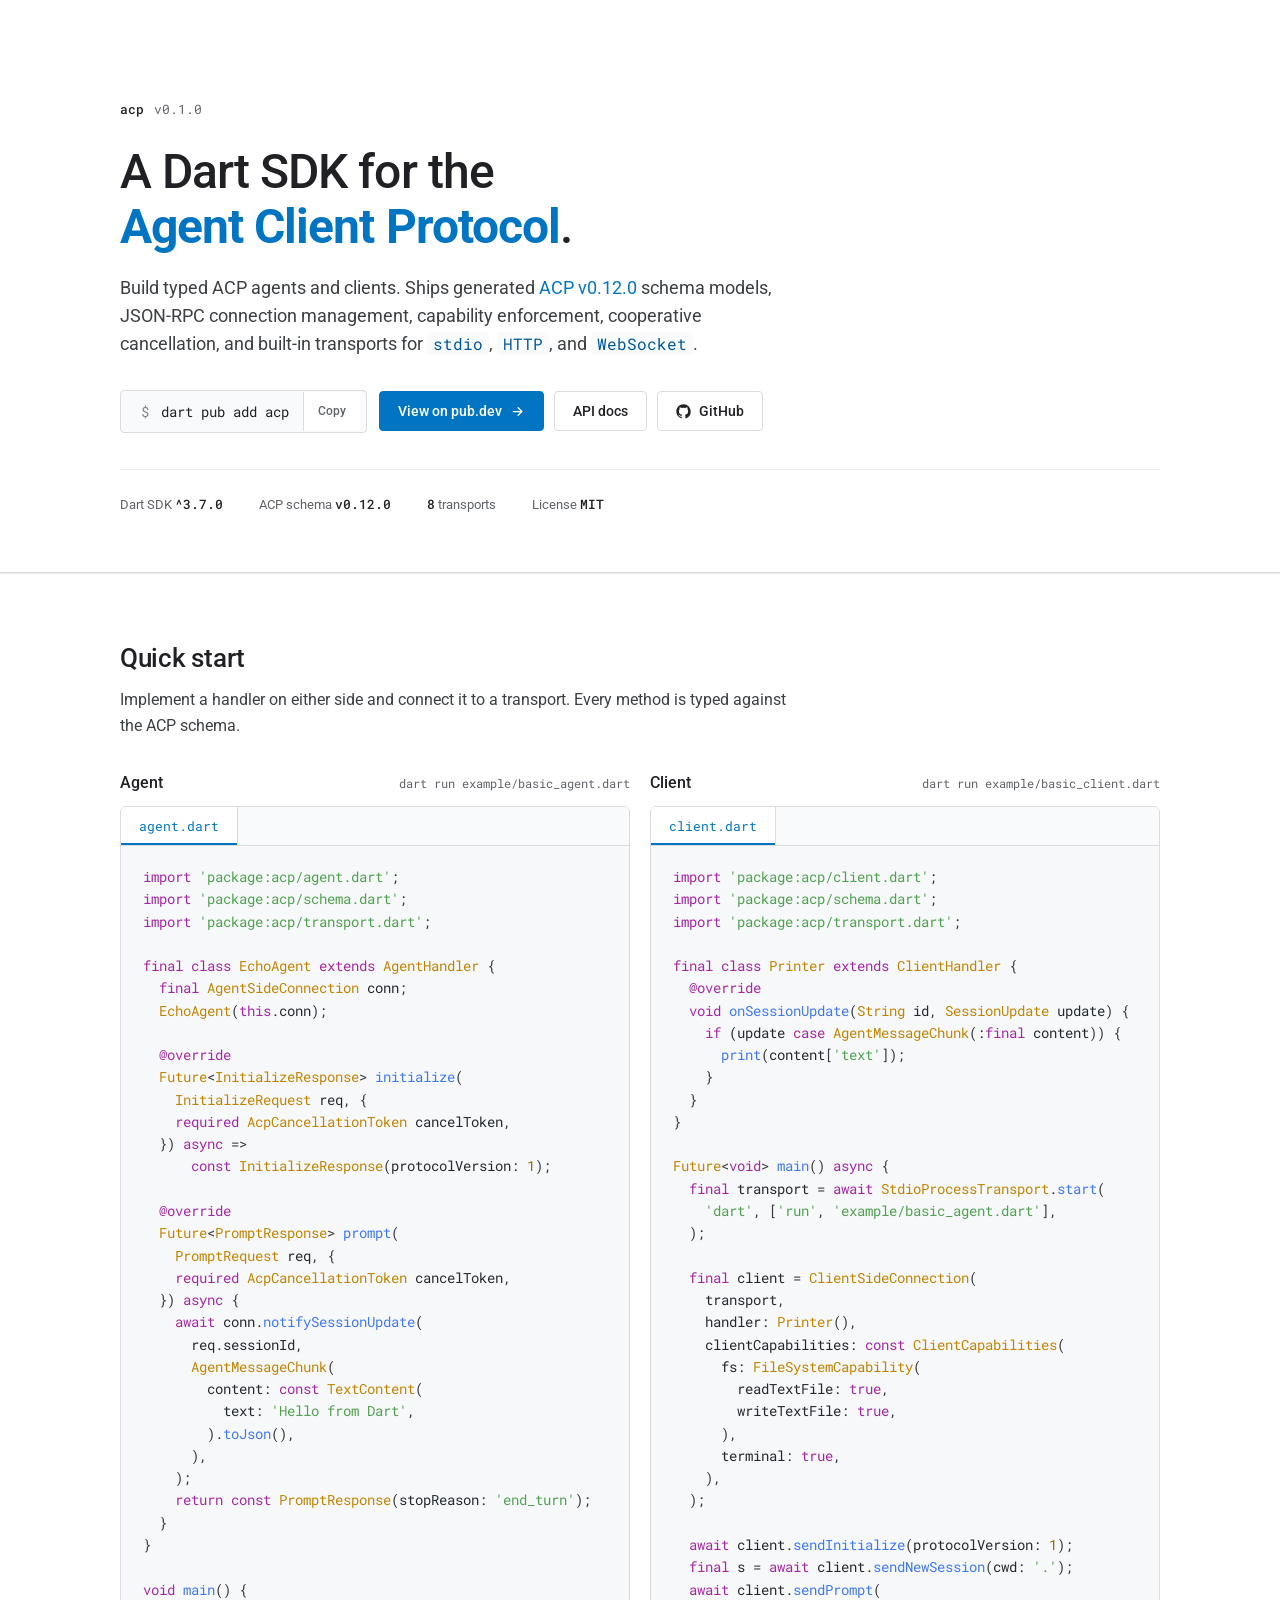
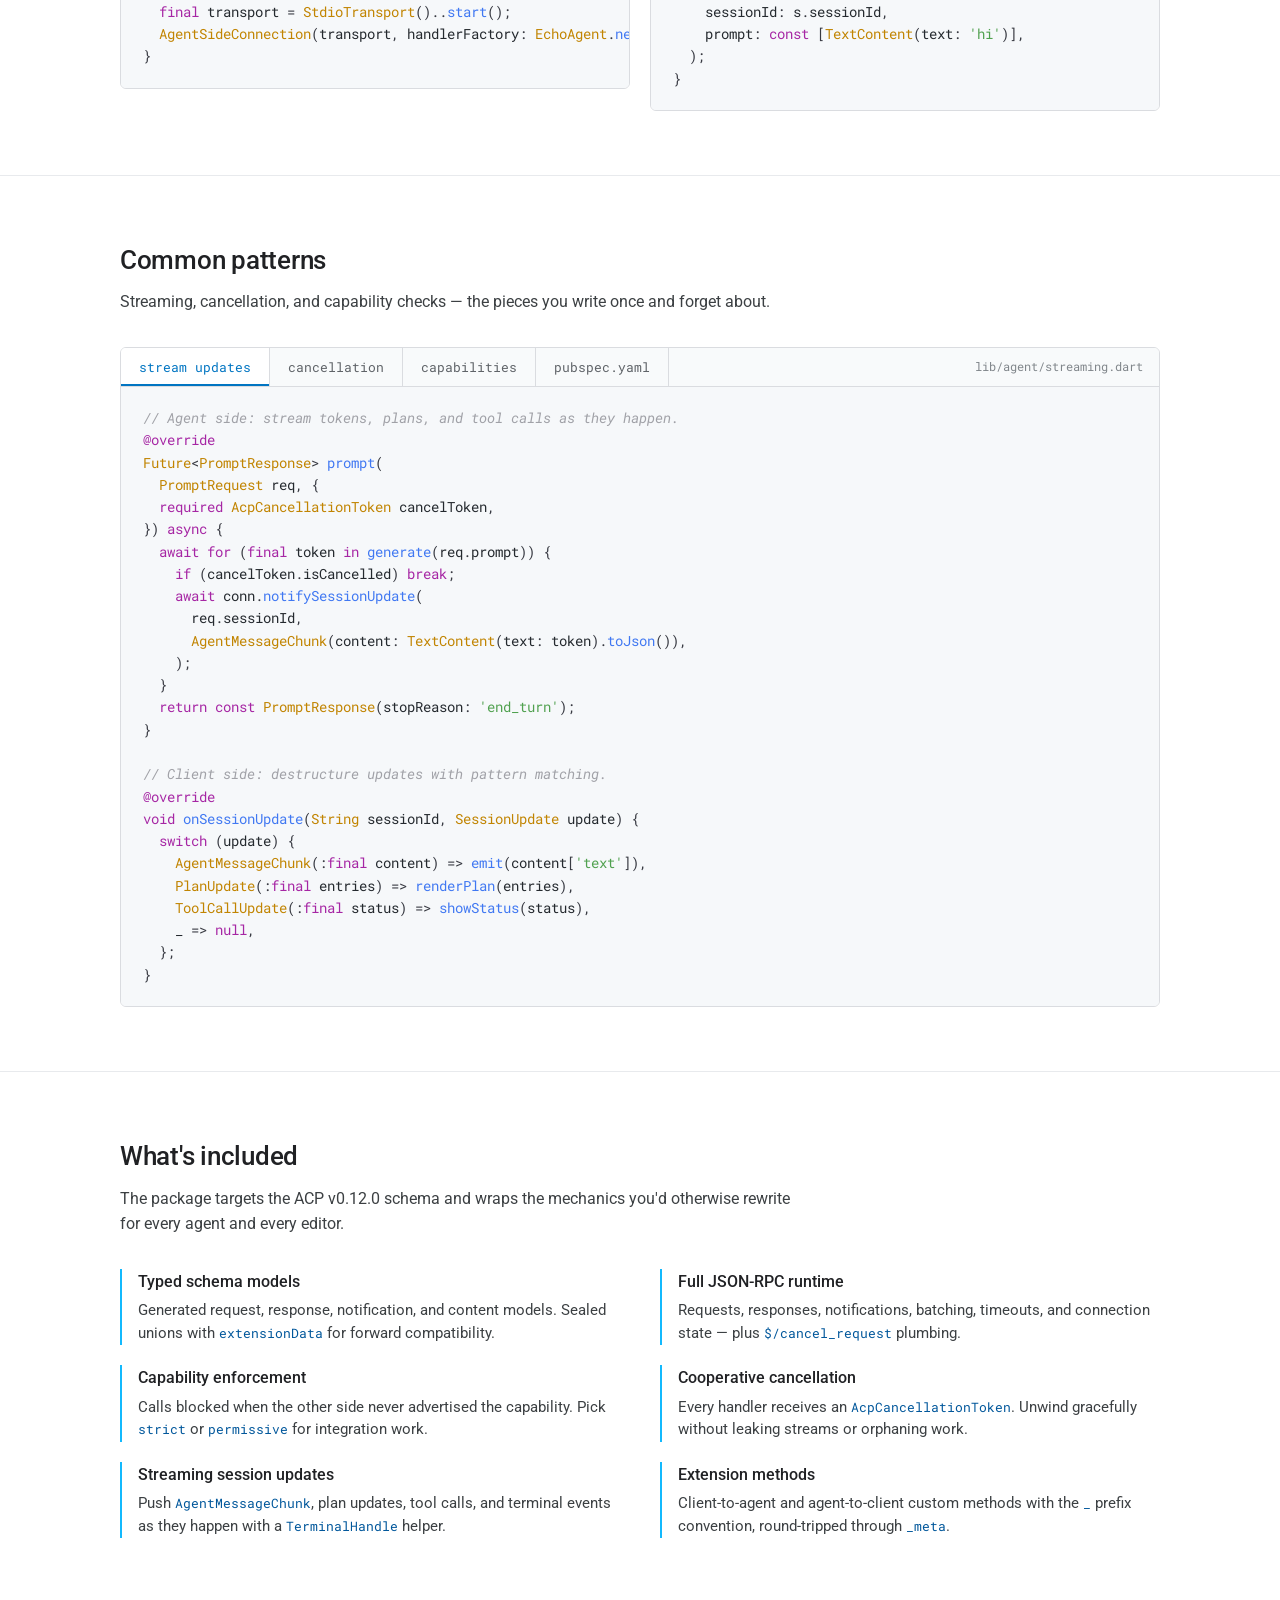
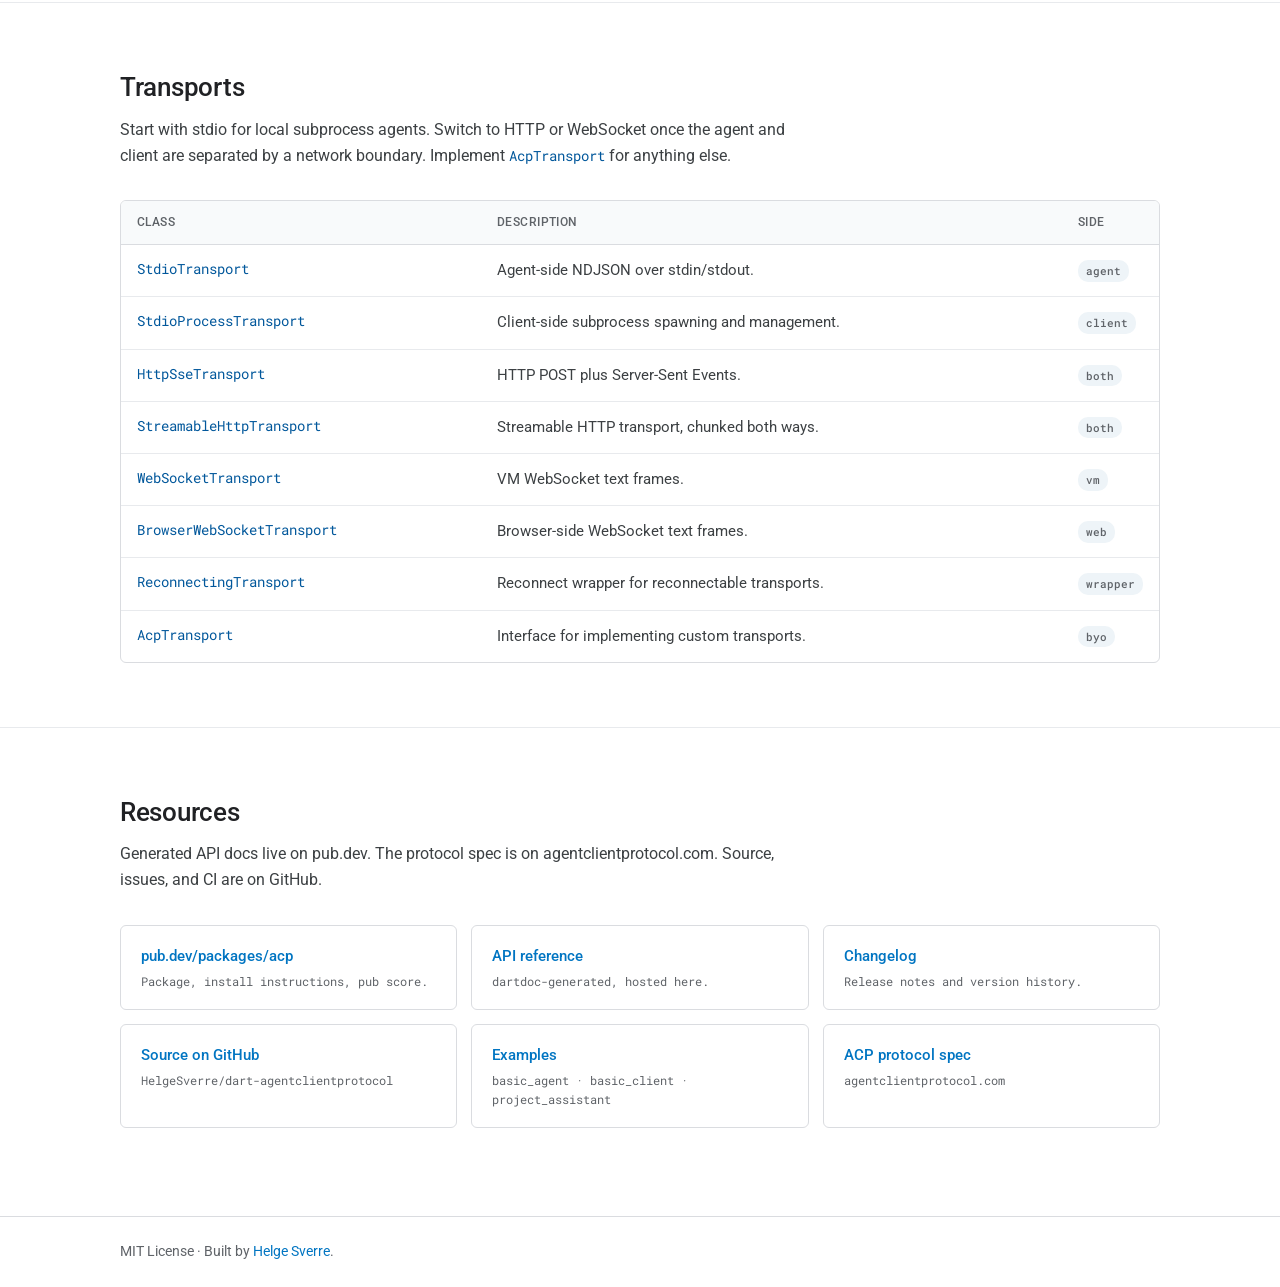
==== website/index.html @ 1de0dea9 "Add Vercel-hosted landing page and API docs workflow Publishes website/index.html as the landing pag" ====
<!doctype html>
<html lang="en">
  <head>
    <meta charset="utf-8" />
    <meta name="viewport" content="width=device-width, initial-scale=1" />
    <title>acp | Dart SDK for the Agent Client Protocol</title>
    <meta
      name="description"
      content="A Dart SDK for the Agent Client Protocol. Build typed ACP agents and clients with JSON-RPC, capability checks, cancellation, and built-in transports."
    />
    <link rel="preconnect" href="https://fonts.googleapis.com" />
    <link rel="preconnect" href="https://fonts.gstatic.com" crossorigin />
    <link
      href="https://fonts.googleapis.com/css2?family=Roboto:wght@400;500;700&family=Roboto+Mono:wght@400;500;600&display=swap"
      rel="stylesheet"
    />
    <style>
      :root {
        color-scheme: light;
        --bg: #ffffff;
        --surface: #f8fafb;
        --surface-2: #eef4f8;
        --text: #202124;
        --text-soft: #3c4043;
        --muted: #5f6368;
        --muted-2: #80868b;
        --line: #dadce0;
        --line-soft: #e8eaed;
        --dart: #0175c2;
        --dart-hover: #01579b;
        --dart-light: #13b9fd;
        --dart-bg: #e3f2fd;
        --code-bg: #f6f8fa;
        --code-text: #24292e;

        --font-ui:
          "Roboto", -apple-system, BlinkMacSystemFont, "Segoe UI", Helvetica,
          Arial, sans-serif;
        --font-mono: "Roboto Mono", "SF Mono", Menlo, Consolas, monospace;
      }

      * {
        box-sizing: border-box;
      }

      html {
        scroll-behavior: smooth;
      }

      body {
        margin: 0;
        background: var(--bg);
        color: var(--text);
        font-family: var(--font-ui);
        font-size: 16px;
        line-height: 1.6;
        -webkit-font-smoothing: antialiased;
      }

      a {
        color: var(--dart);
        text-decoration: none;
      }

      a:hover {
        text-decoration: underline;
      }

      img {
        max-width: 100%;
        height: auto;
      }

      .wrap {
        width: min(1040px, calc(100% - 32px));
        margin: 0 auto;
      }

      /* ---------- Hero ---------- */
      .hero {
        padding: 96px 0 56px;
        border-bottom: 1px solid var(--line);
        background: var(--bg);
      }

      .hero-tag {
        display: inline-flex;
        align-items: baseline;
        gap: 10px;
        margin: 0 0 24px;
        color: var(--muted);
        font-family: var(--font-mono);
        font-size: 13px;
      }

      .hero-tag b {
        color: var(--text);
        font-weight: 500;
      }

      h1 {
        margin: 0;
        font-size: clamp(36px, 5vw, 48px);
        font-weight: 500;
        line-height: 1.15;
        letter-spacing: -0.02em;
        max-width: 720px;
      }

      .lead {
        max-width: 680px;
        margin: 20px 0 0;
        color: var(--text-soft);
        font-size: 18px;
        line-height: 1.55;
      }

      .lead code {
        padding: 1px 6px;
        border-radius: 3px;
        background: var(--surface);
        color: var(--dart-hover);
        font-family: var(--font-mono);
        font-size: 0.88em;
      }

      .install-row {
        display: flex;
        flex-wrap: wrap;
        align-items: center;
        gap: 12px;
        margin-top: 32px;
      }

      .install {
        display: inline-flex;
        align-items: stretch;
        border: 1px solid var(--line);
        border-radius: 4px;
        background: var(--surface);
        font-family: var(--font-mono);
        font-size: 14px;
        overflow: hidden;
        cursor: pointer;
      }

      .install:hover {
        border-color: var(--muted-2);
      }

      .install .prompt {
        padding: 10px 4px 10px 14px;
        color: var(--muted-2);
        user-select: none;
      }

      .install .cmd {
        padding: 10px 14px 10px 8px;
        color: var(--text);
      }

      .install .copy {
        padding: 0 14px;
        display: grid;
        place-items: center;
        border-left: 1px solid var(--line);
        background: var(--bg);
        color: var(--muted);
        font-family: var(--font-ui);
        font-size: 12px;
        font-weight: 500;
      }

      .install:hover .copy {
        color: var(--dart);
      }

      .install.copied .copy {
        color: #137333;
      }

      .actions {
        display: flex;
        flex-wrap: wrap;
        gap: 10px;
      }

      .button {
        display: inline-flex;
        align-items: center;
        gap: 8px;
        height: 40px;
        padding: 0 18px;
        border: 1px solid var(--line);
        border-radius: 4px;
        background: var(--bg);
        color: var(--text);
        font-family: var(--font-ui);
        font-size: 14px;
        font-weight: 500;
        cursor: pointer;
      }

      .button:hover {
        border-color: var(--dart);
        color: var(--dart);
        text-decoration: none;
      }

      .button.primary {
        border-color: var(--dart);
        background: var(--dart);
        color: #fff;
      }

      .button.primary:hover {
        background: var(--dart-hover);
        border-color: var(--dart-hover);
        color: #fff;
      }

      .button svg {
        width: 15px;
        height: 15px;
      }

      .hero-meta {
        display: flex;
        flex-wrap: wrap;
        gap: 20px 36px;
        margin-top: 36px;
        padding-top: 24px;
        border-top: 1px solid var(--line-soft);
        color: var(--muted);
        font-size: 13px;
      }

      .hero-meta span b {
        color: var(--text);
        font-family: var(--font-mono);
        font-weight: 500;
      }

      /* ---------- Sections ---------- */
      section {
        padding: 64px 0;
      }

      section + section {
        border-top: 1px solid var(--line-soft);
      }

      h2 {
        margin: 0 0 8px;
        font-size: 26px;
        font-weight: 500;
        letter-spacing: -0.01em;
      }

      .section-desc {
        margin: 0 0 32px;
        max-width: 680px;
        color: var(--text-soft);
        font-size: 16px;
      }

      /* ---------- Code snippets ---------- */
      .snippet {
        border: 1px solid var(--line);
        border-radius: 6px;
        background: var(--bg);
        overflow: hidden;
      }

      .snippet-head {
        display: flex;
        align-items: center;
        border-bottom: 1px solid var(--line);
        background: var(--surface);
      }

      .snippet-tabs {
        display: flex;
      }

      .snippet-tab {
        padding: 10px 18px;
        border: none;
        border-right: 1px solid var(--line);
        background: transparent;
        color: var(--muted);
        font-family: var(--font-mono);
        font-size: 13px;
        cursor: pointer;
      }

      .snippet-tab:hover {
        color: var(--text);
      }

      .snippet-tab[aria-selected="true"] {
        background: var(--bg);
        color: var(--dart);
        box-shadow: inset 0 -2px 0 var(--dart);
      }

      .snippet-file {
        margin-left: auto;
        padding: 0 16px;
        color: var(--muted-2);
        font-family: var(--font-mono);
        font-size: 12px;
      }

      pre.code {
        margin: 0;
        padding: 20px 22px;
        background: var(--code-bg);
        color: var(--code-text);
        font-family: var(--font-mono);
        font-size: 13.5px;
        line-height: 1.65;
        overflow-x: auto;
        tab-size: 2;
      }

      /* Subtle syntax colors, tasteful like pub.dev */
      .kw  { color: #a626a4; } /* keyword */
      .typ { color: #c18401; } /* type */
      .str { color: #50a14f; } /* string */
      .num { color: #986801; } /* number */
      .fn  { color: #4078f2; } /* function */
      .anno{ color: #a626a4; } /* annotation */
      .cmt { color: #a0a1a7; font-style: italic; } /* comment */
      .pun { color: #383a42; } /* punctuation */
      .dir { color: #a626a4; } /* yaml key */
      .val { color: #50a14f; } /* yaml value */

      .code-panel[hidden] { display: none; }

      /* ---------- Two-col quickstart ---------- */
      .two-col {
        display: grid;
        grid-template-columns: repeat(2, minmax(0, 1fr));
        gap: 20px;
      }

      .code-block-title {
        display: flex;
        align-items: baseline;
        justify-content: space-between;
        margin-bottom: 10px;
      }

      .code-block-title h3 {
        margin: 0;
        font-size: 16px;
        font-weight: 500;
        color: var(--text);
      }

      .code-block-title .run {
        font-family: var(--font-mono);
        font-size: 12px;
        color: var(--muted);
      }

      /* ---------- Feature list ---------- */
      .feature-grid {
        display: grid;
        grid-template-columns: repeat(2, minmax(0, 1fr));
        gap: 20px 40px;
      }

      .feature {
        padding-left: 16px;
        border-left: 2px solid var(--dart-light);
      }

      .feature h3 {
        margin: 0 0 6px;
        font-size: 16px;
        font-weight: 500;
        color: var(--text);
      }

      .feature p {
        margin: 0;
        color: var(--text-soft);
        font-size: 14.5px;
        line-height: 1.55;
      }

      .feature code {
        font-family: var(--font-mono);
        font-size: 0.9em;
        color: var(--dart-hover);
      }

      /* ---------- Transports table ---------- */
      .table-wrap {
        border: 1px solid var(--line);
        border-radius: 6px;
        overflow: hidden;
      }

      table.transports {
        width: 100%;
        border-collapse: collapse;
        font-size: 14.5px;
      }

      table.transports thead th {
        padding: 12px 16px;
        background: var(--surface);
        border-bottom: 1px solid var(--line);
        color: var(--muted);
        font-weight: 500;
        font-size: 12px;
        text-transform: uppercase;
        letter-spacing: 0.04em;
        text-align: left;
      }

      table.transports td {
        padding: 14px 16px;
        border-bottom: 1px solid var(--line-soft);
        vertical-align: top;
      }

      table.transports tr:last-child td {
        border-bottom: none;
      }

      table.transports td:first-child {
        font-family: var(--font-mono);
        font-size: 13.5px;
        color: var(--dart-hover);
        white-space: nowrap;
      }

      table.transports td:nth-child(2) {
        color: var(--text-soft);
      }

      table.transports td:last-child {
        width: 90px;
      }

      .env-tag {
        display: inline-block;
        padding: 2px 8px;
        border-radius: 10px;
        background: var(--surface-2);
        color: var(--muted);
        font-family: var(--font-mono);
        font-size: 11px;
        font-weight: 500;
      }

      /* ---------- Resources ---------- */
      .resources {
        display: grid;
        grid-template-columns: repeat(3, minmax(0, 1fr));
        gap: 14px;
      }

      .resource {
        display: block;
        padding: 18px 20px;
        border: 1px solid var(--line);
        border-radius: 6px;
        background: var(--bg);
        color: var(--text);
      }

      .resource:hover {
        border-color: var(--dart);
        text-decoration: none;
      }

      .resource b {
        display: block;
        color: var(--dart);
        font-size: 15px;
        font-weight: 500;
      }

      .resource span {
        display: block;
        margin-top: 4px;
        color: var(--muted);
        font-family: var(--font-mono);
        font-size: 12px;
      }

      /* ---------- Footer ---------- */
      footer {
        padding: 24px 0;
        margin-top: 24px;
        border-top: 1px solid var(--line);
        color: var(--muted);
        font-size: 13.5px;
      }

      /* ---------- Responsive ---------- */
      @media (max-width: 820px) {
        .two-col,
        .feature-grid,
        .resources {
          grid-template-columns: 1fr;
        }
        .hero {
          padding: 56px 0 40px;
        }
        section {
          padding: 48px 0;
        }
      }
    </style>
  </head>
  <body>
    <main>
      <!-- ================ HERO ================ -->
      <section class="hero">
        <div class="wrap">
          <p class="hero-tag"><b>acp</b> <span>v0.1.0</span></p>
          <h1>
            A Dart SDK for the<br />
            <strong style="color: var(--dart); font-weight: 700">Agent Client Protocol</strong>.
          </h1>
          <p class="lead">
            Build typed ACP agents and clients. Ships generated
            <a href="https://agentclientprotocol.com/">ACP v0.12.0</a>
            schema models, JSON-RPC connection management, capability
            enforcement, cooperative cancellation, and built-in transports
            for <code>stdio</code>, <code>HTTP</code>, and <code>WebSocket</code>.
          </p>

          <div class="install-row">
            <button type="button" class="install" id="install" aria-label="Copy install snippet">
              <span class="prompt">$</span>
              <span class="cmd">dart pub add acp</span>
              <span class="copy" id="copyLabel">Copy</span>
            </button>
            <div class="actions">
              <a class="button primary" href="https://pub.dev/packages/acp">
                View on pub.dev
                <svg viewBox="0 0 24 24" fill="none" stroke="currentColor" stroke-width="2">
                  <path d="M5 12h14M13 6l6 6-6 6" stroke-linecap="round" stroke-linejoin="round"/>
                </svg>
              </a>
              <a class="button" href="docs/">
                API docs
              </a>
              <a class="button" href="https://github.com/HelgeSverre/dart-agentclientprotocol">
                <svg viewBox="0 0 24 24" fill="currentColor">
                  <path
                    d="M12 .5C5.65.5.5 5.65.5 12c0 5.08 3.29 9.39 7.86 10.91.58.11.79-.25.79-.56v-2c-3.2.7-3.88-1.37-3.88-1.37-.52-1.33-1.28-1.68-1.28-1.68-1.05-.71.08-.7.08-.7 1.16.08 1.77 1.19 1.77 1.19 1.03 1.76 2.7 1.25 3.36.96.1-.75.4-1.25.73-1.54-2.55-.29-5.24-1.28-5.24-5.69 0-1.26.45-2.29 1.19-3.1-.12-.29-.52-1.47.11-3.06 0 0 .97-.31 3.18 1.18a11 11 0 0 1 5.8 0c2.2-1.49 3.18-1.18 3.18-1.18.63 1.59.23 2.77.11 3.06.74.81 1.19 1.84 1.19 3.1 0 4.42-2.69 5.39-5.25 5.68.41.36.77 1.06.77 2.14v3.17c0 .31.21.68.8.56A11.52 11.52 0 0 0 23.5 12C23.5 5.65 18.35.5 12 .5Z"
                  />
                </svg>
                GitHub
              </a>
            </div>
          </div>

          <div class="hero-meta">
            <span>Dart SDK <b>^3.7.0</b></span>
            <span>ACP schema <b>v0.12.0</b></span>
            <span><b>8</b> transports</span>
            <span>License <b>MIT</b></span>
          </div>
        </div>
      </section>

      <!-- ================ QUICK START ================ -->
      <section id="quickstart">
        <div class="wrap">
          <h2>Quick start</h2>
          <p class="section-desc">
            Implement a handler on either side and connect it to a transport.
            Every method is typed against the ACP schema.
          </p>

          <div class="two-col">
            <div>
              <div class="code-block-title">
                <h3>Agent</h3>
                <span class="run">dart run example/basic_agent.dart</span>
              </div>
              <div class="snippet">
                <div class="snippet-head">
                  <div class="snippet-tabs">
                    <button class="snippet-tab" aria-selected="true">agent.dart</button>
                  </div>
                </div>
<pre class="code"><span class="kw">import</span> <span class="str">'package:acp/agent.dart'</span><span class="pun">;</span>
<span class="kw">import</span> <span class="str">'package:acp/schema.dart'</span><span class="pun">;</span>
<span class="kw">import</span> <span class="str">'package:acp/transport.dart'</span><span class="pun">;</span>

<span class="kw">final class</span> <span class="typ">EchoAgent</span> <span class="kw">extends</span> <span class="typ">AgentHandler</span> <span class="pun">{</span>
  <span class="kw">final</span> <span class="typ">AgentSideConnection</span> conn<span class="pun">;</span>
  <span class="typ">EchoAgent</span><span class="pun">(</span><span class="kw">this</span><span class="pun">.</span>conn<span class="pun">);</span>

  <span class="anno">@override</span>
  <span class="typ">Future</span><span class="pun">&lt;</span><span class="typ">InitializeResponse</span><span class="pun">&gt;</span> <span class="fn">initialize</span><span class="pun">(</span>
    <span class="typ">InitializeRequest</span> req<span class="pun">,</span> <span class="pun">{</span>
    <span class="kw">required</span> <span class="typ">AcpCancellationToken</span> cancelToken<span class="pun">,</span>
  <span class="pun">})</span> <span class="kw">async</span> <span class="pun">=&gt;</span>
      <span class="kw">const</span> <span class="typ">InitializeResponse</span><span class="pun">(</span>protocolVersion<span class="pun">:</span> <span class="num">1</span><span class="pun">);</span>

  <span class="anno">@override</span>
  <span class="typ">Future</span><span class="pun">&lt;</span><span class="typ">PromptResponse</span><span class="pun">&gt;</span> <span class="fn">prompt</span><span class="pun">(</span>
    <span class="typ">PromptRequest</span> req<span class="pun">,</span> <span class="pun">{</span>
    <span class="kw">required</span> <span class="typ">AcpCancellationToken</span> cancelToken<span class="pun">,</span>
  <span class="pun">})</span> <span class="kw">async</span> <span class="pun">{</span>
    <span class="kw">await</span> conn<span class="pun">.</span><span class="fn">notifySessionUpdate</span><span class="pun">(</span>
      req<span class="pun">.</span>sessionId<span class="pun">,</span>
      <span class="typ">AgentMessageChunk</span><span class="pun">(</span>
        content<span class="pun">:</span> <span class="kw">const</span> <span class="typ">TextContent</span><span class="pun">(</span>
          text<span class="pun">:</span> <span class="str">'Hello from Dart'</span><span class="pun">,</span>
        <span class="pun">).</span><span class="fn">toJson</span><span class="pun">(),</span>
      <span class="pun">),</span>
    <span class="pun">);</span>
    <span class="kw">return const</span> <span class="typ">PromptResponse</span><span class="pun">(</span>stopReason<span class="pun">:</span> <span class="str">'end_turn'</span><span class="pun">);</span>
  <span class="pun">}</span>
<span class="pun">}</span>

<span class="kw">void</span> <span class="fn">main</span><span class="pun">()</span> <span class="pun">{</span>
  <span class="kw">final</span> transport <span class="pun">=</span> <span class="typ">StdioTransport</span><span class="pun">()..</span><span class="fn">start</span><span class="pun">();</span>
  <span class="typ">AgentSideConnection</span><span class="pun">(</span>transport<span class="pun">,</span> handlerFactory<span class="pun">:</span> <span class="typ">EchoAgent</span><span class="pun">.</span><span class="fn">new</span><span class="pun">);</span>
<span class="pun">}</span>
</pre>
              </div>
            </div>

            <div>
              <div class="code-block-title">
                <h3>Client</h3>
                <span class="run">dart run example/basic_client.dart</span>
              </div>
              <div class="snippet">
                <div class="snippet-head">
                  <div class="snippet-tabs">
                    <button class="snippet-tab" aria-selected="true">client.dart</button>
                  </div>
                </div>
<pre class="code"><span class="kw">import</span> <span class="str">'package:acp/client.dart'</span><span class="pun">;</span>
<span class="kw">import</span> <span class="str">'package:acp/schema.dart'</span><span class="pun">;</span>
<span class="kw">import</span> <span class="str">'package:acp/transport.dart'</span><span class="pun">;</span>

<span class="kw">final class</span> <span class="typ">Printer</span> <span class="kw">extends</span> <span class="typ">ClientHandler</span> <span class="pun">{</span>
  <span class="anno">@override</span>
  <span class="kw">void</span> <span class="fn">onSessionUpdate</span><span class="pun">(</span><span class="typ">String</span> id<span class="pun">,</span> <span class="typ">SessionUpdate</span> update<span class="pun">)</span> <span class="pun">{</span>
    <span class="kw">if</span> (update <span class="kw">case</span> <span class="typ">AgentMessageChunk</span><span class="pun">(:</span><span class="kw">final</span> content<span class="pun">))</span> <span class="pun">{</span>
      <span class="fn">print</span><span class="pun">(</span>content<span class="pun">[</span><span class="str">'text'</span><span class="pun">]);</span>
    <span class="pun">}</span>
  <span class="pun">}</span>
<span class="pun">}</span>

<span class="typ">Future</span><span class="pun">&lt;</span><span class="kw">void</span><span class="pun">&gt;</span> <span class="fn">main</span><span class="pun">()</span> <span class="kw">async</span> <span class="pun">{</span>
  <span class="kw">final</span> transport <span class="pun">=</span> <span class="kw">await</span> <span class="typ">StdioProcessTransport</span><span class="pun">.</span><span class="fn">start</span><span class="pun">(</span>
    <span class="str">'dart'</span><span class="pun">,</span> <span class="pun">[</span><span class="str">'run'</span><span class="pun">,</span> <span class="str">'example/basic_agent.dart'</span><span class="pun">],</span>
  <span class="pun">);</span>

  <span class="kw">final</span> client <span class="pun">=</span> <span class="typ">ClientSideConnection</span><span class="pun">(</span>
    transport<span class="pun">,</span>
    handler<span class="pun">:</span> <span class="typ">Printer</span><span class="pun">(),</span>
    clientCapabilities<span class="pun">:</span> <span class="kw">const</span> <span class="typ">ClientCapabilities</span><span class="pun">(</span>
      fs<span class="pun">:</span> <span class="typ">FileSystemCapability</span><span class="pun">(</span>
        readTextFile<span class="pun">:</span> <span class="kw">true</span><span class="pun">,</span>
        writeTextFile<span class="pun">:</span> <span class="kw">true</span><span class="pun">,</span>
      <span class="pun">),</span>
      terminal<span class="pun">:</span> <span class="kw">true</span><span class="pun">,</span>
    <span class="pun">),</span>
  <span class="pun">);</span>

  <span class="kw">await</span> client<span class="pun">.</span><span class="fn">sendInitialize</span><span class="pun">(</span>protocolVersion<span class="pun">:</span> <span class="num">1</span><span class="pun">);</span>
  <span class="kw">final</span> s <span class="pun">=</span> <span class="kw">await</span> client<span class="pun">.</span><span class="fn">sendNewSession</span><span class="pun">(</span>cwd<span class="pun">:</span> <span class="str">'.'</span><span class="pun">);</span>
  <span class="kw">await</span> client<span class="pun">.</span><span class="fn">sendPrompt</span><span class="pun">(</span>
    sessionId<span class="pun">:</span> s<span class="pun">.</span>sessionId<span class="pun">,</span>
    prompt<span class="pun">:</span> <span class="kw">const</span> <span class="pun">[</span><span class="typ">TextContent</span><span class="pun">(</span>text<span class="pun">:</span> <span class="str">'hi'</span><span class="pun">)],</span>
  <span class="pun">);</span>
<span class="pun">}</span>
</pre>
              </div>
            </div>
          </div>
        </div>
      </section>

      <!-- ================ COMMON PATTERNS ================ -->
      <section id="patterns">
        <div class="wrap">
          <h2>Common patterns</h2>
          <p class="section-desc">
            Streaming, cancellation, and capability checks — the pieces you
            write once and forget about.
          </p>

          <div class="snippet">
            <div class="snippet-head">
              <div class="snippet-tabs" role="tablist">
                <button class="snippet-tab" role="tab" aria-selected="true" data-tab="stream">
                  stream updates
                </button>
                <button class="snippet-tab" role="tab" aria-selected="false" data-tab="cancel">
                  cancellation
                </button>
                <button class="snippet-tab" role="tab" aria-selected="false" data-tab="caps">
                  capabilities
                </button>
                <button class="snippet-tab" role="tab" aria-selected="false" data-tab="pubspec">
                  pubspec.yaml
                </button>
              </div>
              <span class="snippet-file" id="snippetFile">lib/agent/streaming.dart</span>
            </div>

            <div class="code-panel" data-panel="stream">
<pre class="code"><span class="cmt">// Agent side: stream tokens, plans, and tool calls as they happen.</span>
<span class="anno">@override</span>
<span class="typ">Future</span><span class="pun">&lt;</span><span class="typ">PromptResponse</span><span class="pun">&gt;</span> <span class="fn">prompt</span><span class="pun">(</span>
  <span class="typ">PromptRequest</span> req<span class="pun">,</span> <span class="pun">{</span>
  <span class="kw">required</span> <span class="typ">AcpCancellationToken</span> cancelToken<span class="pun">,</span>
<span class="pun">})</span> <span class="kw">async</span> <span class="pun">{</span>
  <span class="kw">await for</span> <span class="pun">(</span><span class="kw">final</span> token <span class="kw">in</span> <span class="fn">generate</span><span class="pun">(</span>req<span class="pun">.</span>prompt<span class="pun">))</span> <span class="pun">{</span>
    <span class="kw">if</span> <span class="pun">(</span>cancelToken<span class="pun">.</span>isCancelled<span class="pun">)</span> <span class="kw">break</span><span class="pun">;</span>
    <span class="kw">await</span> conn<span class="pun">.</span><span class="fn">notifySessionUpdate</span><span class="pun">(</span>
      req<span class="pun">.</span>sessionId<span class="pun">,</span>
      <span class="typ">AgentMessageChunk</span><span class="pun">(</span>content<span class="pun">:</span> <span class="typ">TextContent</span><span class="pun">(</span>text<span class="pun">:</span> token<span class="pun">).</span><span class="fn">toJson</span><span class="pun">()),</span>
    <span class="pun">);</span>
  <span class="pun">}</span>
  <span class="kw">return const</span> <span class="typ">PromptResponse</span><span class="pun">(</span>stopReason<span class="pun">:</span> <span class="str">'end_turn'</span><span class="pun">);</span>
<span class="pun">}</span>

<span class="cmt">// Client side: destructure updates with pattern matching.</span>
<span class="anno">@override</span>
<span class="kw">void</span> <span class="fn">onSessionUpdate</span><span class="pun">(</span><span class="typ">String</span> sessionId<span class="pun">,</span> <span class="typ">SessionUpdate</span> update<span class="pun">)</span> <span class="pun">{</span>
  <span class="kw">switch</span> <span class="pun">(</span>update<span class="pun">)</span> <span class="pun">{</span>
    <span class="typ">AgentMessageChunk</span><span class="pun">(:</span><span class="kw">final</span> content<span class="pun">) =&gt;</span> <span class="fn">emit</span><span class="pun">(</span>content<span class="pun">[</span><span class="str">'text'</span><span class="pun">]),</span>
    <span class="typ">PlanUpdate</span><span class="pun">(:</span><span class="kw">final</span> entries<span class="pun">) =&gt;</span> <span class="fn">renderPlan</span><span class="pun">(</span>entries<span class="pun">),</span>
    <span class="typ">ToolCallUpdate</span><span class="pun">(:</span><span class="kw">final</span> status<span class="pun">) =&gt;</span> <span class="fn">showStatus</span><span class="pun">(</span>status<span class="pun">),</span>
    _ <span class="pun">=&gt;</span> <span class="kw">null</span><span class="pun">,</span>
  <span class="pun">};</span>
<span class="pun">}</span>
</pre>
            </div>

            <div class="code-panel" data-panel="cancel" hidden>
<pre class="code"><span class="cmt">// Every handler receives an AcpCancellationToken.</span>
<span class="anno">@override</span>
<span class="typ">Future</span><span class="pun">&lt;</span><span class="typ">PromptResponse</span><span class="pun">&gt;</span> <span class="fn">prompt</span><span class="pun">(</span>
  <span class="typ">PromptRequest</span> req<span class="pun">,</span> <span class="pun">{</span>
  <span class="kw">required</span> <span class="typ">AcpCancellationToken</span> cancelToken<span class="pun">,</span>
<span class="pun">})</span> <span class="kw">async</span> <span class="pun">{</span>
  <span class="kw">final</span> sub <span class="pun">=</span> cancelToken<span class="pun">.</span>onCancel<span class="pun">.</span><span class="fn">listen</span><span class="pun">((</span>_<span class="pun">)</span> <span class="pun">{</span>
    <span class="fn">log</span><span class="pun">.</span><span class="fn">info</span><span class="pun">(</span><span class="str">'client cancelled ${req.sessionId}'</span><span class="pun">);</span>
  <span class="pun">});</span>

  <span class="kw">try</span> <span class="pun">{</span>
    <span class="kw">final</span> result <span class="pun">=</span> <span class="kw">await</span> <span class="fn">runModel</span><span class="pun">(</span>
      req<span class="pun">.</span>prompt<span class="pun">,</span>
      cancelWhen<span class="pun">:</span> cancelToken<span class="pun">.</span>future<span class="pun">,</span>
    <span class="pun">);</span>
    <span class="kw">return</span> <span class="typ">PromptResponse</span><span class="pun">(</span>stopReason<span class="pun">:</span> result<span class="pun">.</span>reason<span class="pun">);</span>
  <span class="pun">}</span> <span class="kw">on</span> <span class="typ">AcpCancelled</span> <span class="pun">{</span>
    <span class="kw">return const</span> <span class="typ">PromptResponse</span><span class="pun">(</span>stopReason<span class="pun">:</span> <span class="str">'cancelled'</span><span class="pun">);</span>
  <span class="pun">}</span> <span class="kw">finally</span> <span class="pun">{</span>
    <span class="kw">await</span> sub<span class="pun">.</span><span class="fn">cancel</span><span class="pun">();</span>
  <span class="pun">}</span>
<span class="pun">}</span>
</pre>
            </div>

            <div class="code-panel" data-panel="caps" hidden>
<pre class="code"><span class="cmt">// Declare capabilities once. The runtime enforces them on both sides.</span>
<span class="kw">final</span> client <span class="pun">=</span> <span class="typ">ClientSideConnection</span><span class="pun">(</span>
  transport<span class="pun">,</span>
  handler<span class="pun">:</span> <span class="typ">MyClient</span><span class="pun">(),</span>
  clientCapabilities<span class="pun">:</span> <span class="kw">const</span> <span class="typ">ClientCapabilities</span><span class="pun">(</span>
    fs<span class="pun">:</span> <span class="typ">FileSystemCapability</span><span class="pun">(</span>
      readTextFile<span class="pun">:</span> <span class="kw">true</span><span class="pun">,</span>
      writeTextFile<span class="pun">:</span> <span class="kw">false</span><span class="pun">,</span>
    <span class="pun">),</span>
    terminal<span class="pun">:</span> <span class="kw">true</span><span class="pun">,</span>
  <span class="pun">),</span>
  capabilityEnforcement<span class="pun">:</span> <span class="typ">CapabilityEnforcement</span><span class="pun">.</span>strict<span class="pun">,</span>
<span class="pun">);</span>

<span class="cmt">// Agent side: respond to initialize with what you support.</span>
<span class="anno">@override</span>
<span class="typ">Future</span><span class="pun">&lt;</span><span class="typ">InitializeResponse</span><span class="pun">&gt;</span> <span class="fn">initialize</span><span class="pun">(...)</span> <span class="kw">async</span> <span class="pun">{</span>
  <span class="kw">return const</span> <span class="typ">InitializeResponse</span><span class="pun">(</span>
    protocolVersion<span class="pun">:</span> <span class="num">1</span><span class="pun">,</span>
    agentCapabilities<span class="pun">:</span> <span class="typ">AgentCapabilities</span><span class="pun">(</span>
      sessionCapabilities<span class="pun">:</span> <span class="typ">SessionCapabilities</span><span class="pun">(</span>list<span class="pun">:</span> <span class="pun">{</span><span class="str">'stable'</span><span class="pun">:</span> <span class="kw">true</span><span class="pun">}),</span>
      promptCapabilities<span class="pun">:</span> <span class="typ">PromptCapabilities</span><span class="pun">(</span>image<span class="pun">:</span> <span class="kw">true</span><span class="pun">,</span> embeddedContext<span class="pun">:</span> <span class="kw">true</span><span class="pun">),</span>
    <span class="pun">),</span>
  <span class="pun">);</span>
<span class="pun">}</span>
</pre>
            </div>

            <div class="code-panel" data-panel="pubspec" hidden>
<pre class="code"><span class="cmt"># pubspec.yaml</span>
<span class="dir">name</span><span class="pun">:</span> <span class="val">my_agent</span>
<span class="dir">description</span><span class="pun">:</span> <span class="val">An ACP agent built with the Dart SDK.</span>
<span class="dir">publish_to</span><span class="pun">:</span> <span class="val">none</span>

<span class="dir">environment</span><span class="pun">:</span>
  <span class="dir">sdk</span><span class="pun">:</span> <span class="val">^3.7.0</span>

<span class="dir">dependencies</span><span class="pun">:</span>
  <span class="dir">acp</span><span class="pun">:</span> <span class="val">^0.1.0</span>

<span class="cmt"># Then run</span>
<span class="cmt">$ dart pub get</span>
<span class="cmt">$ dart run bin/main.dart</span>
</pre>
            </div>
          </div>
        </div>
      </section>

      <!-- ================ FEATURES ================ -->
      <section id="features">
        <div class="wrap">
          <h2>What's included</h2>
          <p class="section-desc">
            The package targets the ACP v0.12.0 schema and wraps the mechanics
            you'd otherwise rewrite for every agent and every editor.
          </p>

          <div class="feature-grid">
            <div class="feature">
              <h3>Typed schema models</h3>
              <p>
                Generated request, response, notification, and content models.
                Sealed unions with <code>extensionData</code> for forward compatibility.
              </p>
            </div>
            <div class="feature">
              <h3>Full JSON-RPC runtime</h3>
              <p>
                Requests, responses, notifications, batching, timeouts, and
                connection state — plus <code>$/cancel_request</code> plumbing.
              </p>
            </div>
            <div class="feature">
              <h3>Capability enforcement</h3>
              <p>
                Calls blocked when the other side never advertised the capability.
                Pick <code>strict</code> or <code>permissive</code> for integration work.
              </p>
            </div>
            <div class="feature">
              <h3>Cooperative cancellation</h3>
              <p>
                Every handler receives an <code>AcpCancellationToken</code>.
                Unwind gracefully without leaking streams or orphaning work.
              </p>
            </div>
            <div class="feature">
              <h3>Streaming session updates</h3>
              <p>
                Push <code>AgentMessageChunk</code>, plan updates, tool calls,
                and terminal events as they happen with a <code>TerminalHandle</code> helper.
              </p>
            </div>
            <div class="feature">
              <h3>Extension methods</h3>
              <p>
                Client-to-agent and agent-to-client custom methods with the
                <code>_</code> prefix convention, round-tripped through <code>_meta</code>.
              </p>
            </div>
          </div>
        </div>
      </section>

      <!-- ================ TRANSPORTS ================ -->
      <section id="transports">
        <div class="wrap">
          <h2>Transports</h2>
          <p class="section-desc">
            Start with stdio for local subprocess agents. Switch to HTTP or
            WebSocket once the agent and client are separated by a network
            boundary. Implement <code style="font-family:var(--font-mono);color:var(--dart-hover);font-size:.9em">AcpTransport</code> for anything else.
          </p>

          <div class="table-wrap">
            <table class="transports">
              <thead>
                <tr>
                  <th>Class</th>
                  <th>Description</th>
                  <th>Side</th>
                </tr>
              </thead>
              <tbody>
                <tr>
                  <td>StdioTransport</td>
                  <td>Agent-side NDJSON over stdin/stdout.</td>
                  <td><span class="env-tag">agent</span></td>
                </tr>
                <tr>
                  <td>StdioProcessTransport</td>
                  <td>Client-side subprocess spawning and management.</td>
                  <td><span class="env-tag">client</span></td>
                </tr>
                <tr>
                  <td>HttpSseTransport</td>
                  <td>HTTP POST plus Server-Sent Events.</td>
                  <td><span class="env-tag">both</span></td>
                </tr>
                <tr>
                  <td>StreamableHttpTransport</td>
                  <td>Streamable HTTP transport, chunked both ways.</td>
                  <td><span class="env-tag">both</span></td>
                </tr>
                <tr>
                  <td>WebSocketTransport</td>
                  <td>VM WebSocket text frames.</td>
                  <td><span class="env-tag">vm</span></td>
                </tr>
                <tr>
                  <td>BrowserWebSocketTransport</td>
                  <td>Browser-side WebSocket text frames.</td>
                  <td><span class="env-tag">web</span></td>
                </tr>
                <tr>
                  <td>ReconnectingTransport</td>
                  <td>Reconnect wrapper for reconnectable transports.</td>
                  <td><span class="env-tag">wrapper</span></td>
                </tr>
                <tr>
                  <td>AcpTransport</td>
                  <td>Interface for implementing custom transports.</td>
                  <td><span class="env-tag">byo</span></td>
                </tr>
              </tbody>
            </table>
          </div>
        </div>
      </section>

      <!-- ================ RESOURCES ================ -->
      <section id="resources">
        <div class="wrap">
          <h2>Resources</h2>
          <p class="section-desc">
            Generated API docs live on pub.dev. The protocol spec is on
            agentclientprotocol.com. Source, issues, and CI are on GitHub.
          </p>

          <div class="resources">
            <a class="resource" href="https://pub.dev/packages/acp">
              <b>pub.dev/packages/acp</b>
              <span>Package, install instructions, pub score.</span>
            </a>
            <a class="resource" href="docs/">
              <b>API reference</b>
              <span>dartdoc-generated, hosted here.</span>
            </a>
            <a class="resource" href="https://pub.dev/packages/acp/changelog">
              <b>Changelog</b>
              <span>Release notes and version history.</span>
            </a>
            <a class="resource" href="https://github.com/HelgeSverre/dart-agentclientprotocol">
              <b>Source on GitHub</b>
              <span>HelgeSverre/dart-agentclientprotocol</span>
            </a>
            <a class="resource" href="https://github.com/HelgeSverre/dart-agentclientprotocol/tree/main/example">
              <b>Examples</b>
              <span>basic_agent · basic_client · project_assistant</span>
            </a>
            <a class="resource" href="https://agentclientprotocol.com/">
              <b>ACP protocol spec</b>
              <span>agentclientprotocol.com</span>
            </a>
          </div>
        </div>
      </section>
    </main>

    <footer>
      <div class="wrap">
        MIT License · Built by <a href="https://github.com/HelgeSverre">Helge Sverre</a>.
      </div>
    </footer>

    <script>
      // ---- Tabs (patterns section only) ----
      const patterns = document.querySelector('#patterns');
      if (patterns) {
        const tabs = patterns.querySelectorAll('[data-tab]');
        const panels = patterns.querySelectorAll('[data-panel]');
        const fileLabel = document.getElementById('snippetFile');
        const fileMap = {
          stream: 'lib/agent/streaming.dart',
          cancel: 'lib/agent/cancellation.dart',
          caps: 'lib/connection/capabilities.dart',
          pubspec: 'pubspec.yaml',
        };
        tabs.forEach((tab) => {
          tab.addEventListener('click', () => {
            const name = tab.dataset.tab;
            tabs.forEach((t) =>
              t.setAttribute('aria-selected', t === tab ? 'true' : 'false')
            );
            panels.forEach((p) =>
              p.dataset.panel === name
                ? p.removeAttribute('hidden')
                : p.setAttribute('hidden', '')
            );
            if (fileLabel && fileMap[name]) fileLabel.textContent = fileMap[name];
          });
        });
      }

      // ---- Copy install command ----
      const install = document.getElementById('install');
      const copyLabel = document.getElementById('copyLabel');
      if (install && copyLabel && navigator.clipboard) {
        install.addEventListener('click', async () => {
          try {
            await navigator.clipboard.writeText('dart pub add acp');
            install.classList.add('copied');
            copyLabel.textContent = 'Copied';
            setTimeout(() => {
              install.classList.remove('copied');
              copyLabel.textContent = 'Copy';
            }, 1800);
          } catch (err) {
            copyLabel.textContent = 'Failed';
          }
        });
      }
    </script>
  </body>
</html>
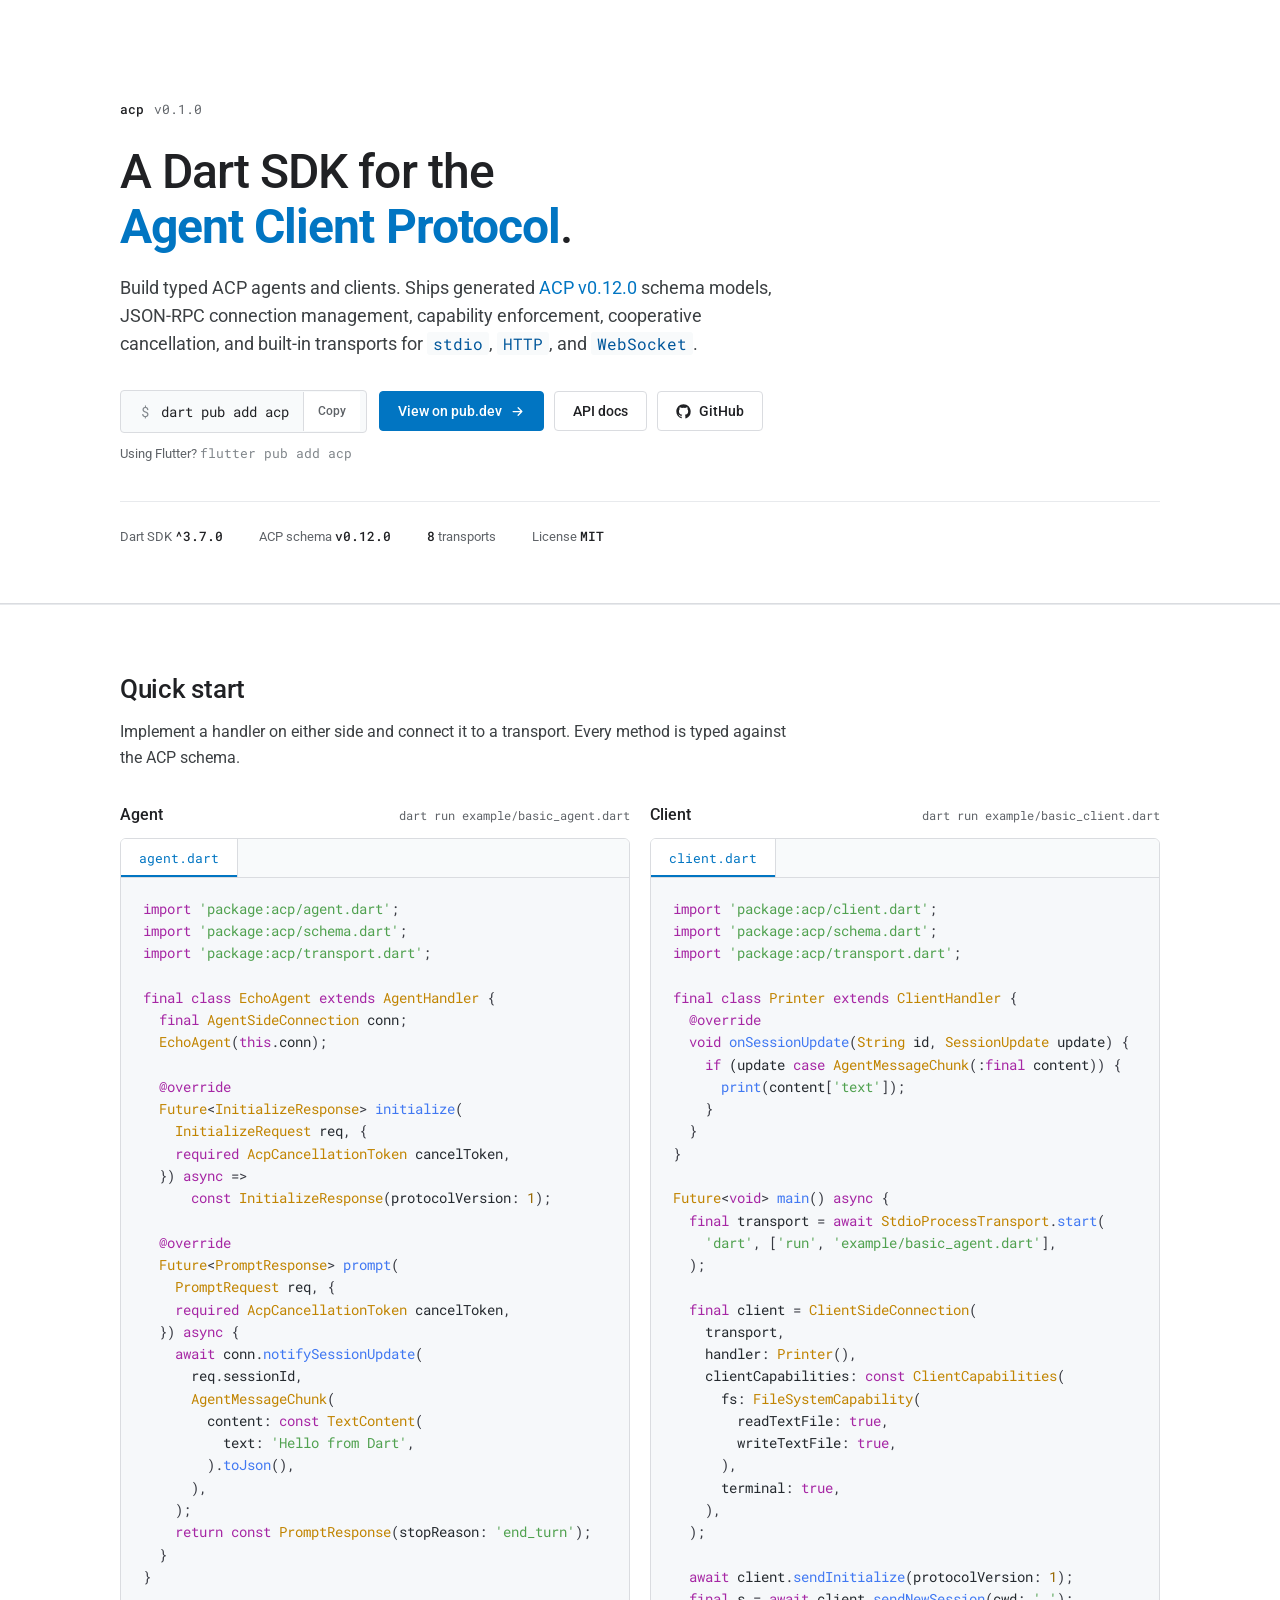
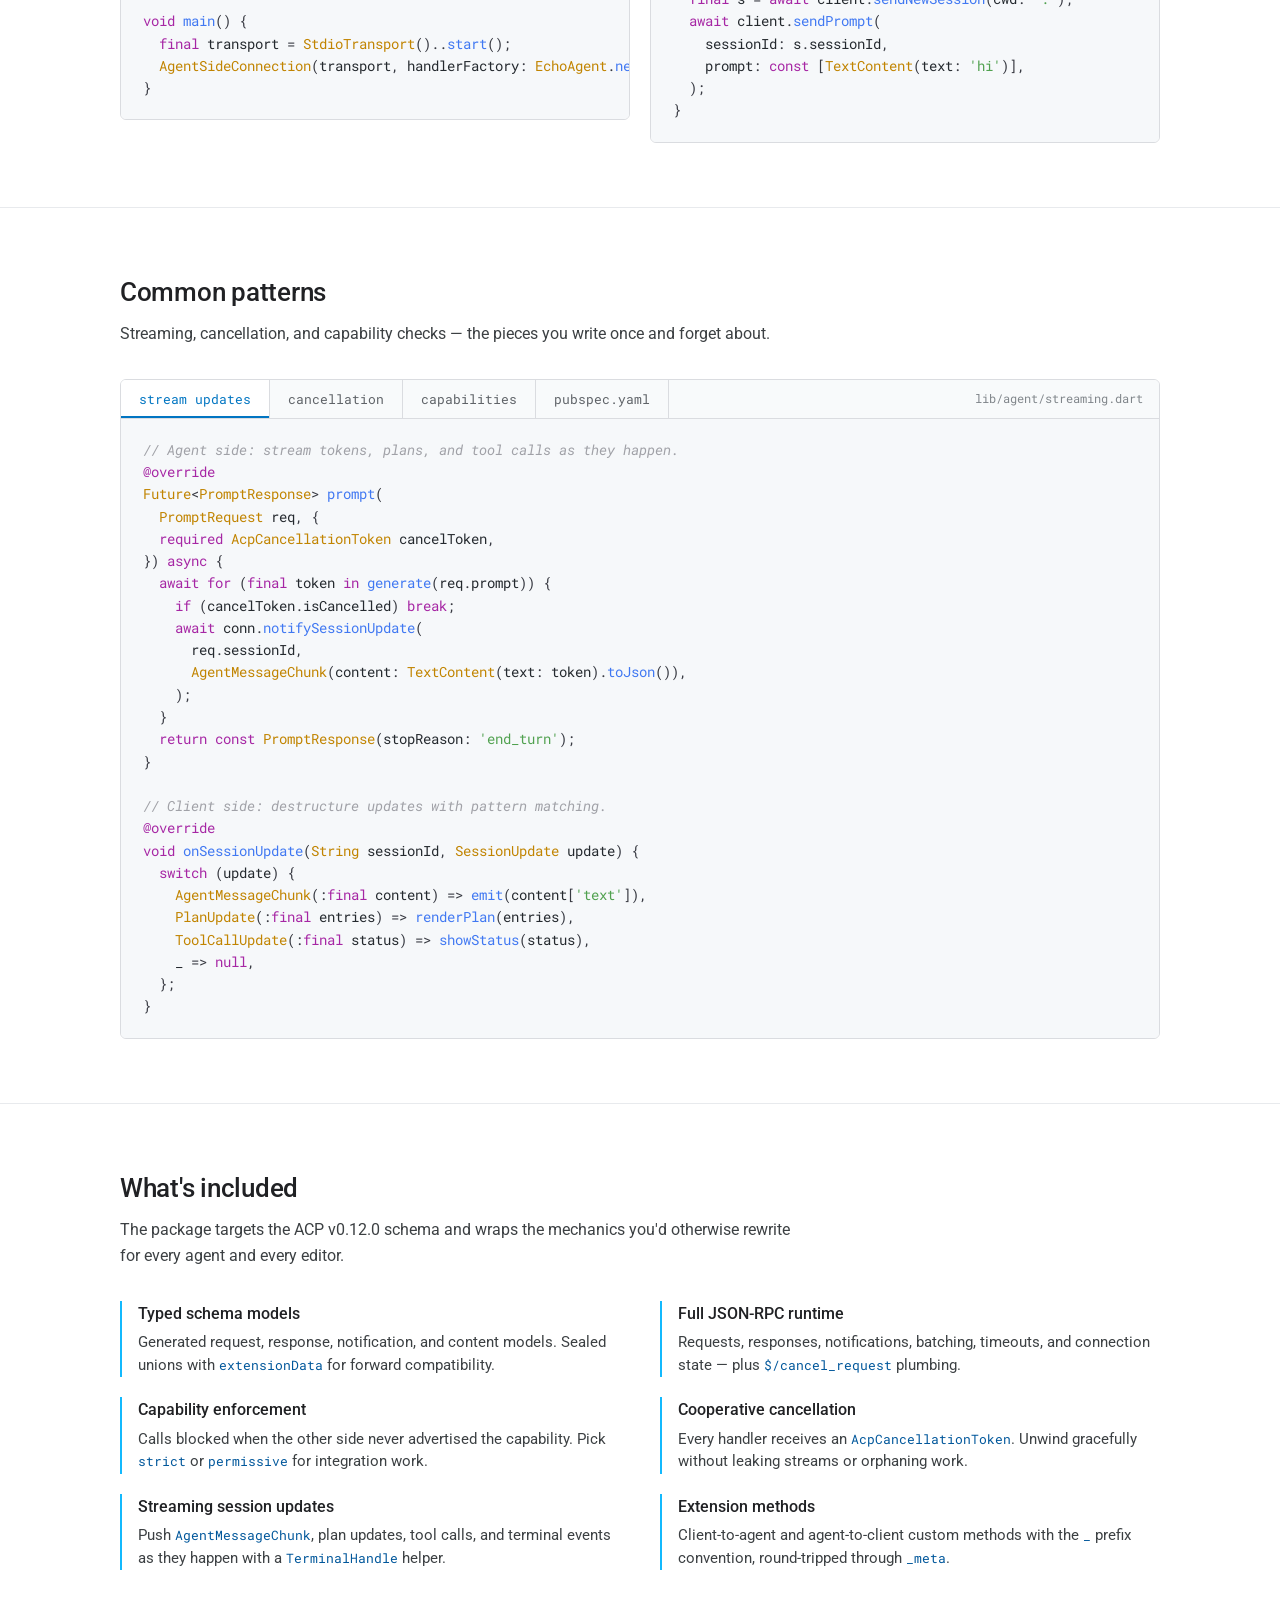
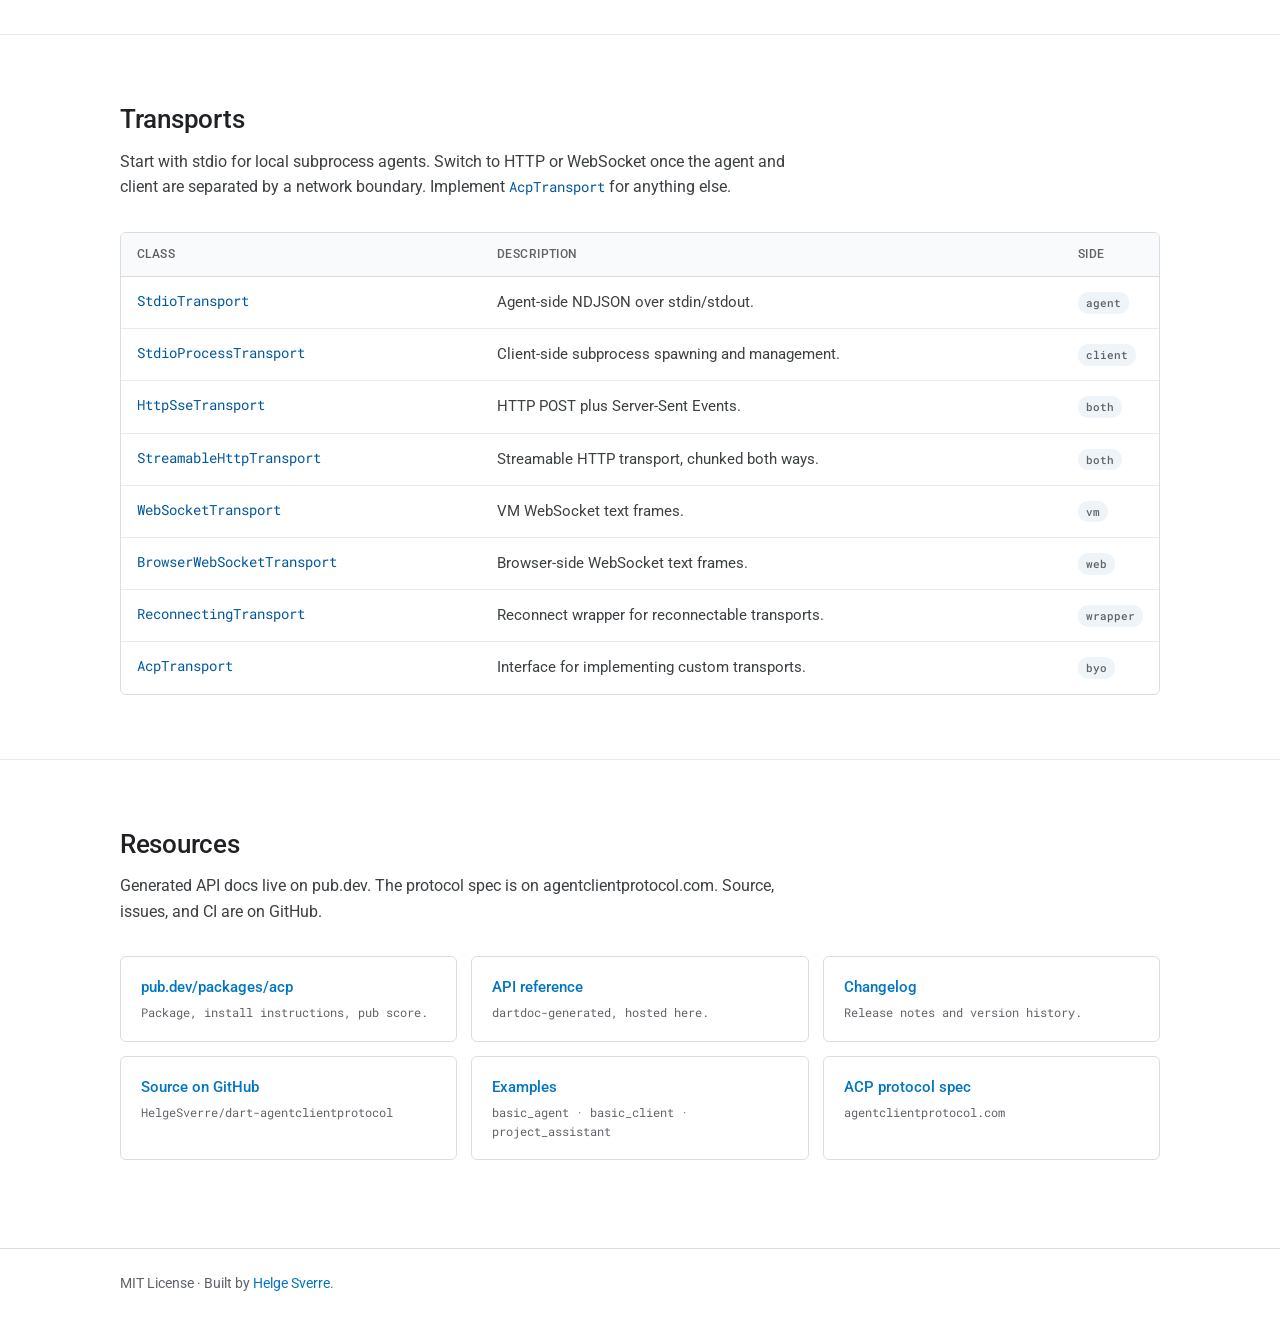
==== commit 42f4a7fe: "Update install instructions and add website-dev recipe - README: replace hardcoded yaml dependency s" ====
--- a/website/index.html
+++ b/website/index.html
@@ -132,6 +132,17 @@
         margin-top: 32px;
       }
 
+      .install-alt {
+        margin-top: 10px;
+        color: var(--muted);
+        font-size: 13px;
+      }
+
+      .install-alt code {
+        font-family: var(--font-mono);
+        color: var(--muted-2);
+      }
+
       .install {
         display: inline-flex;
         align-items: stretch;
@@ -563,6 +574,10 @@
               </a>
             </div>
           </div>
+
+          <p class="install-alt">
+            Using Flutter? <code>flutter pub add acp</code>
+          </p>
 
           <div class="hero-meta">
             <span>Dart SDK <b>^3.7.0</b></span>
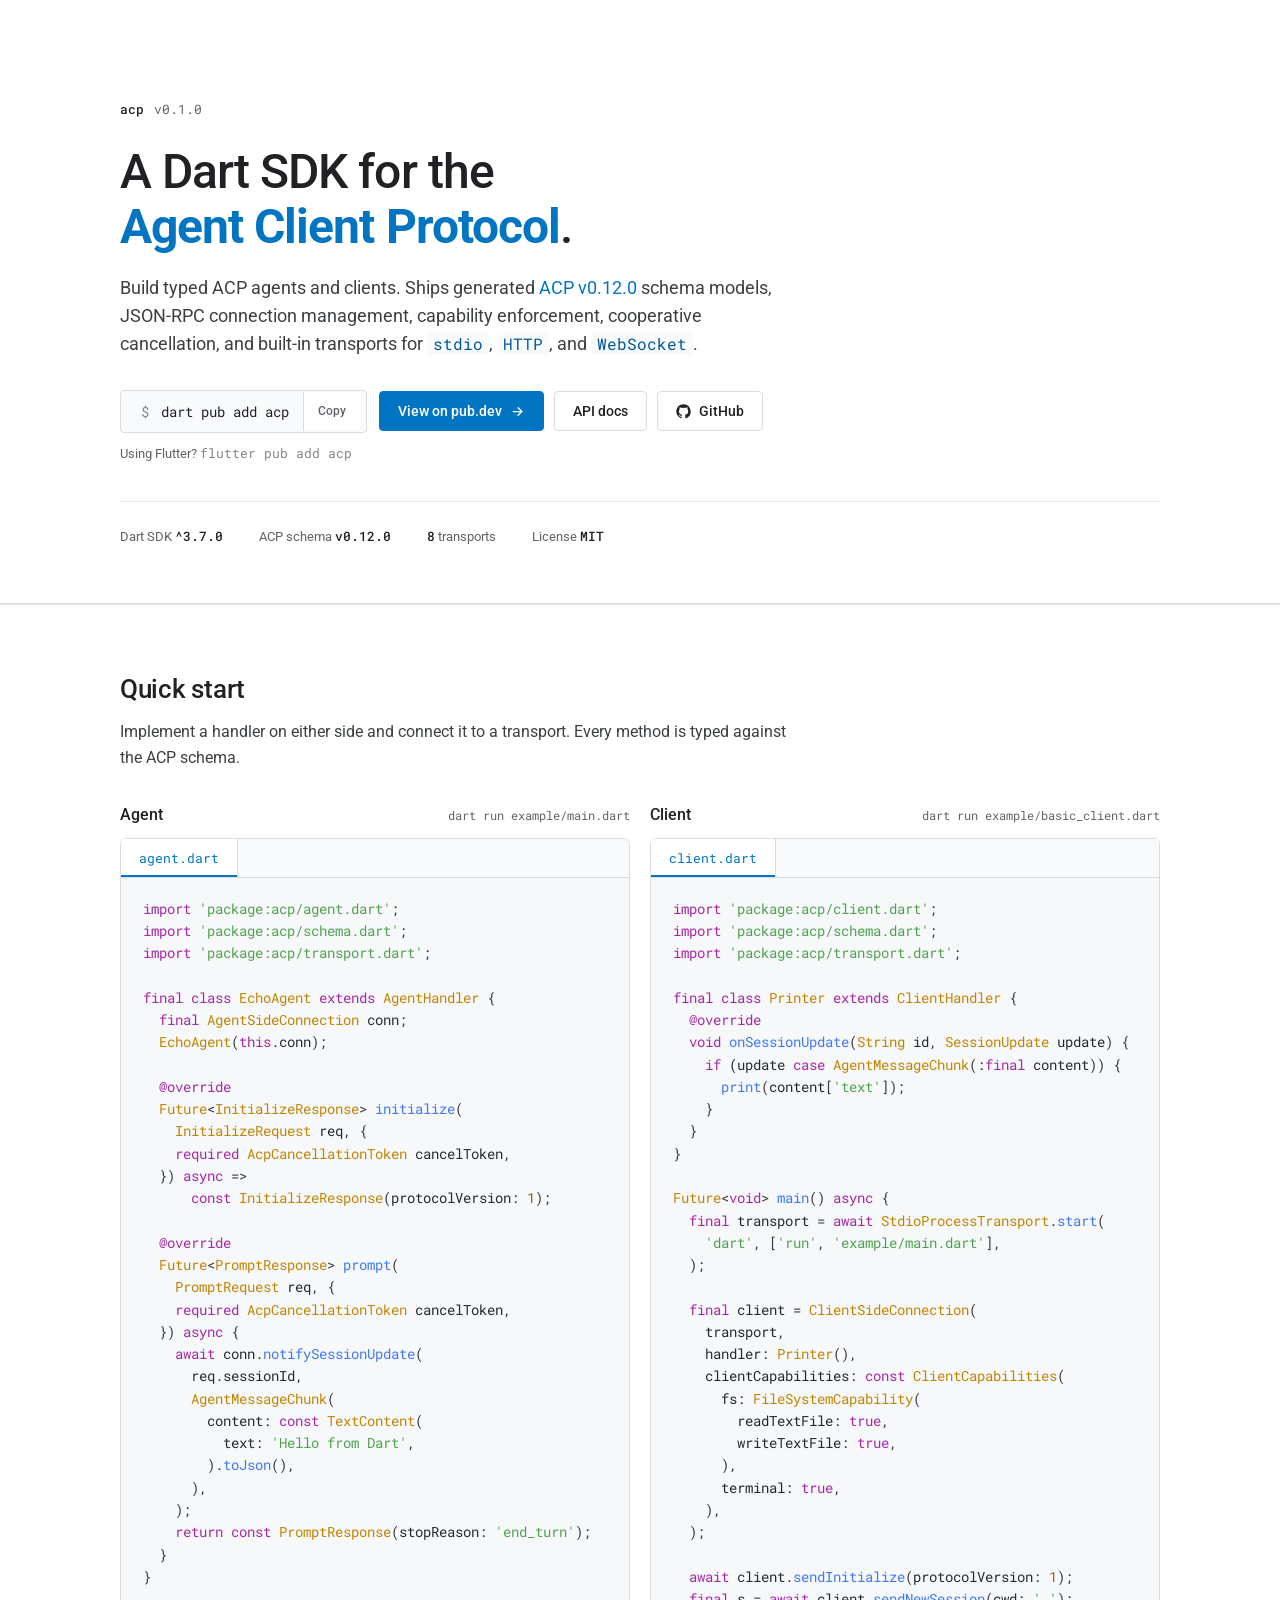
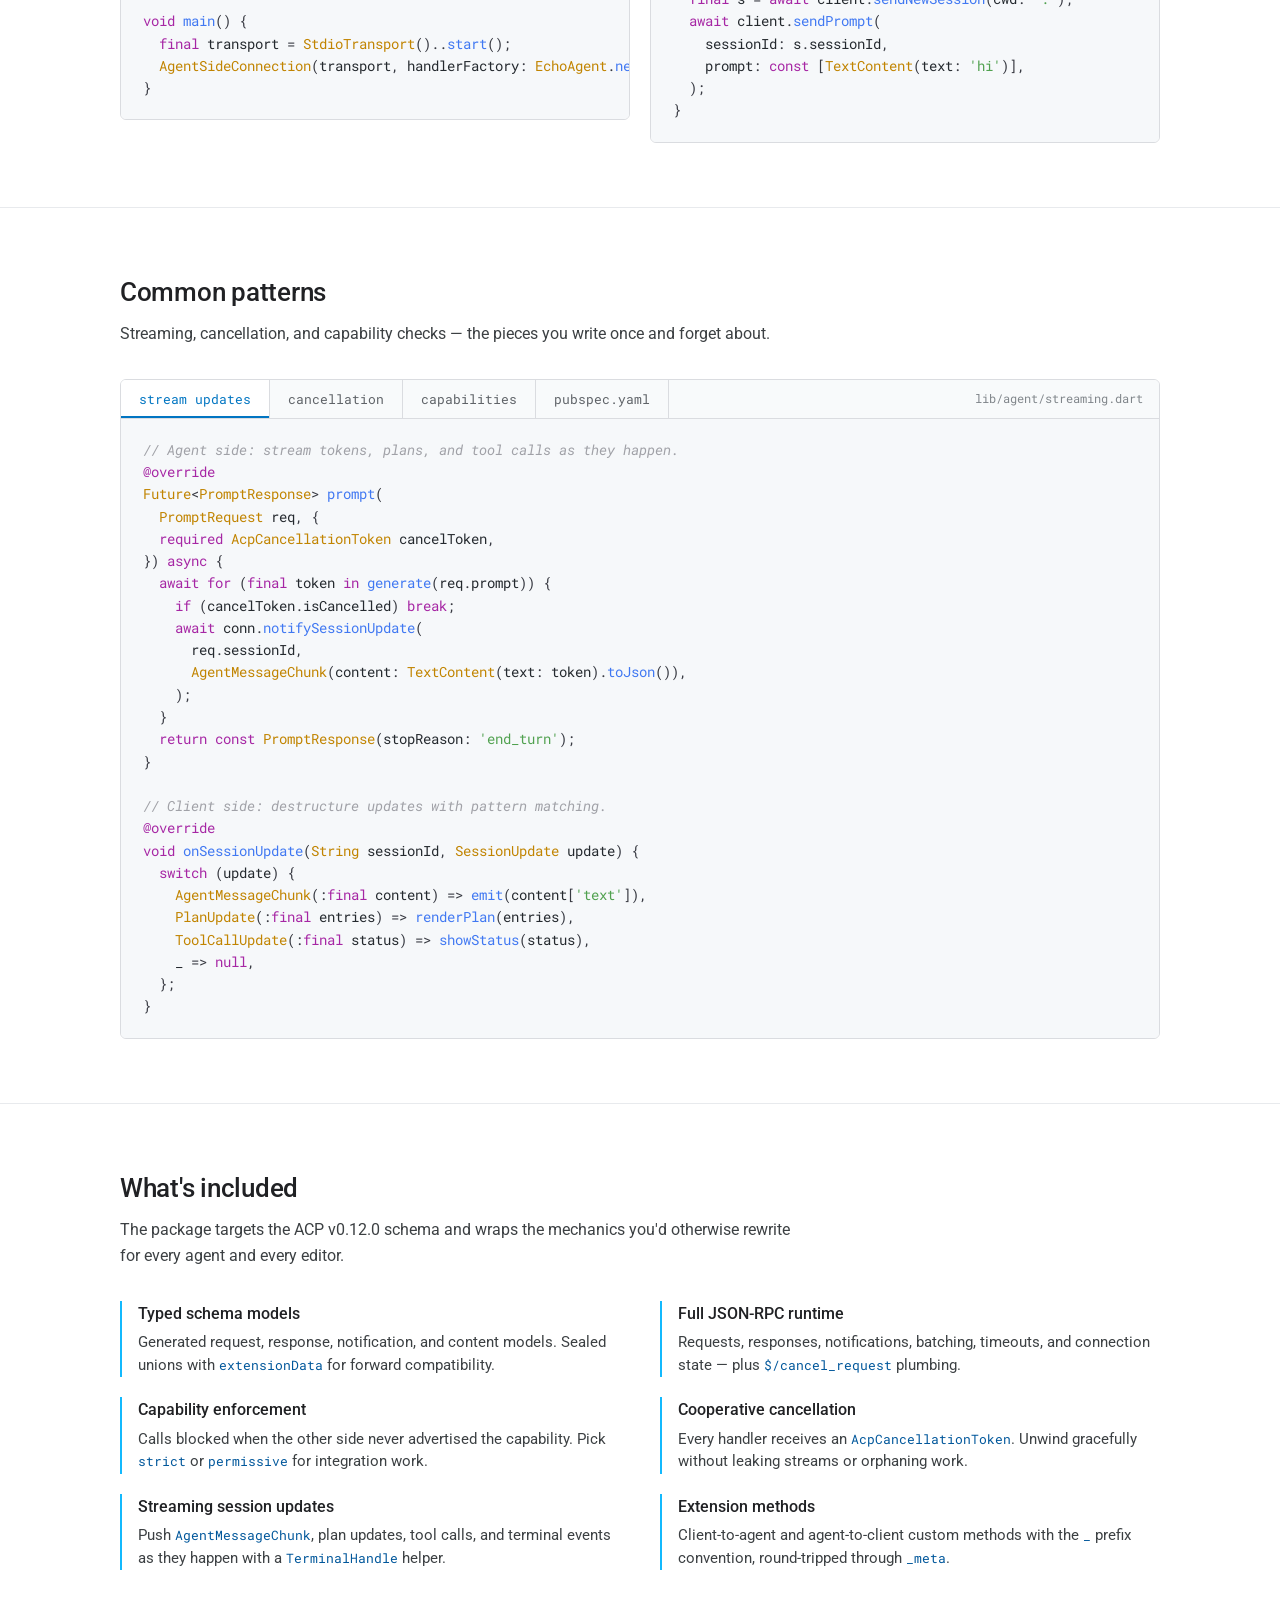
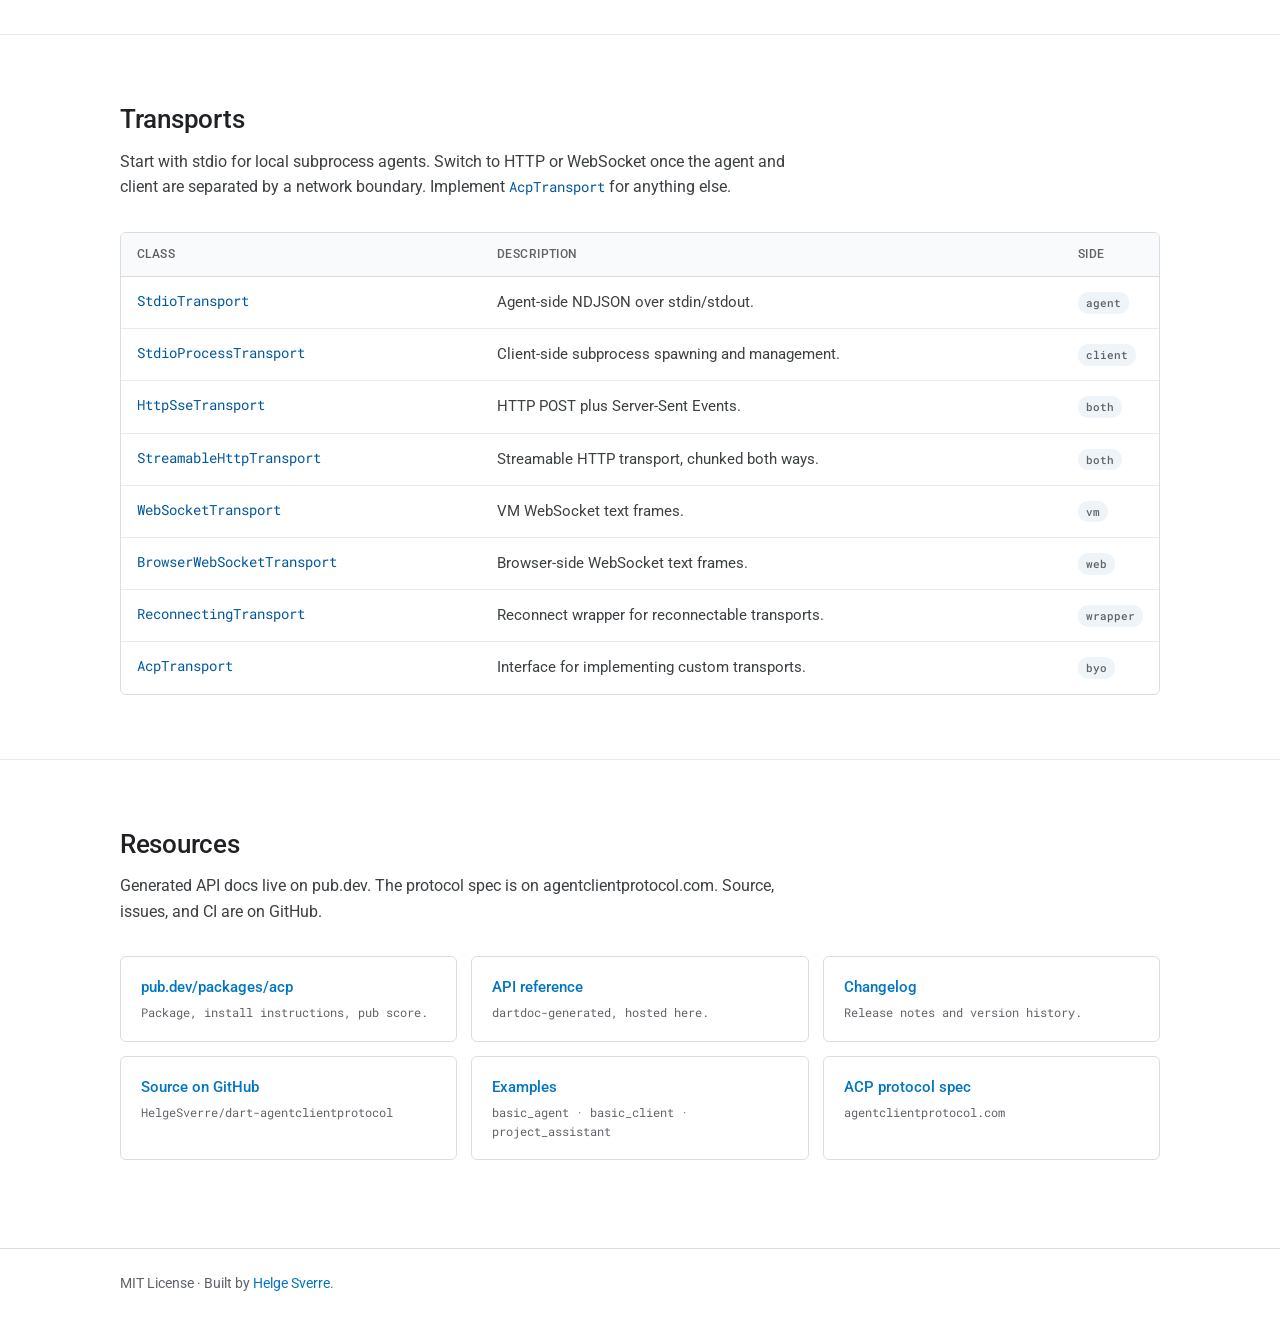
==== commit e8770c4b: "Conform to pub package layout (v0.1.0-rc.3) - Move SPEC.md → doc/spec.md (root reserved for README/C" ====
--- a/website/index.html
+++ b/website/index.html
@@ -601,7 +601,7 @@
             <div>
               <div class="code-block-title">
                 <h3>Agent</h3>
-                <span class="run">dart run example/basic_agent.dart</span>
+                <span class="run">dart run example/main.dart</span>
               </div>
               <div class="snippet">
                 <div class="snippet-head">
@@ -675,7 +675,7 @@
 
 <span class="typ">Future</span><span class="pun">&lt;</span><span class="kw">void</span><span class="pun">&gt;</span> <span class="fn">main</span><span class="pun">()</span> <span class="kw">async</span> <span class="pun">{</span>
   <span class="kw">final</span> transport <span class="pun">=</span> <span class="kw">await</span> <span class="typ">StdioProcessTransport</span><span class="pun">.</span><span class="fn">start</span><span class="pun">(</span>
-    <span class="str">'dart'</span><span class="pun">,</span> <span class="pun">[</span><span class="str">'run'</span><span class="pun">,</span> <span class="str">'example/basic_agent.dart'</span><span class="pun">],</span>
+    <span class="str">'dart'</span><span class="pun">,</span> <span class="pun">[</span><span class="str">'run'</span><span class="pun">,</span> <span class="str">'example/main.dart'</span><span class="pun">],</span>
   <span class="pun">);</span>
 
   <span class="kw">final</span> client <span class="pun">=</span> <span class="typ">ClientSideConnection</span><span class="pun">(</span>
